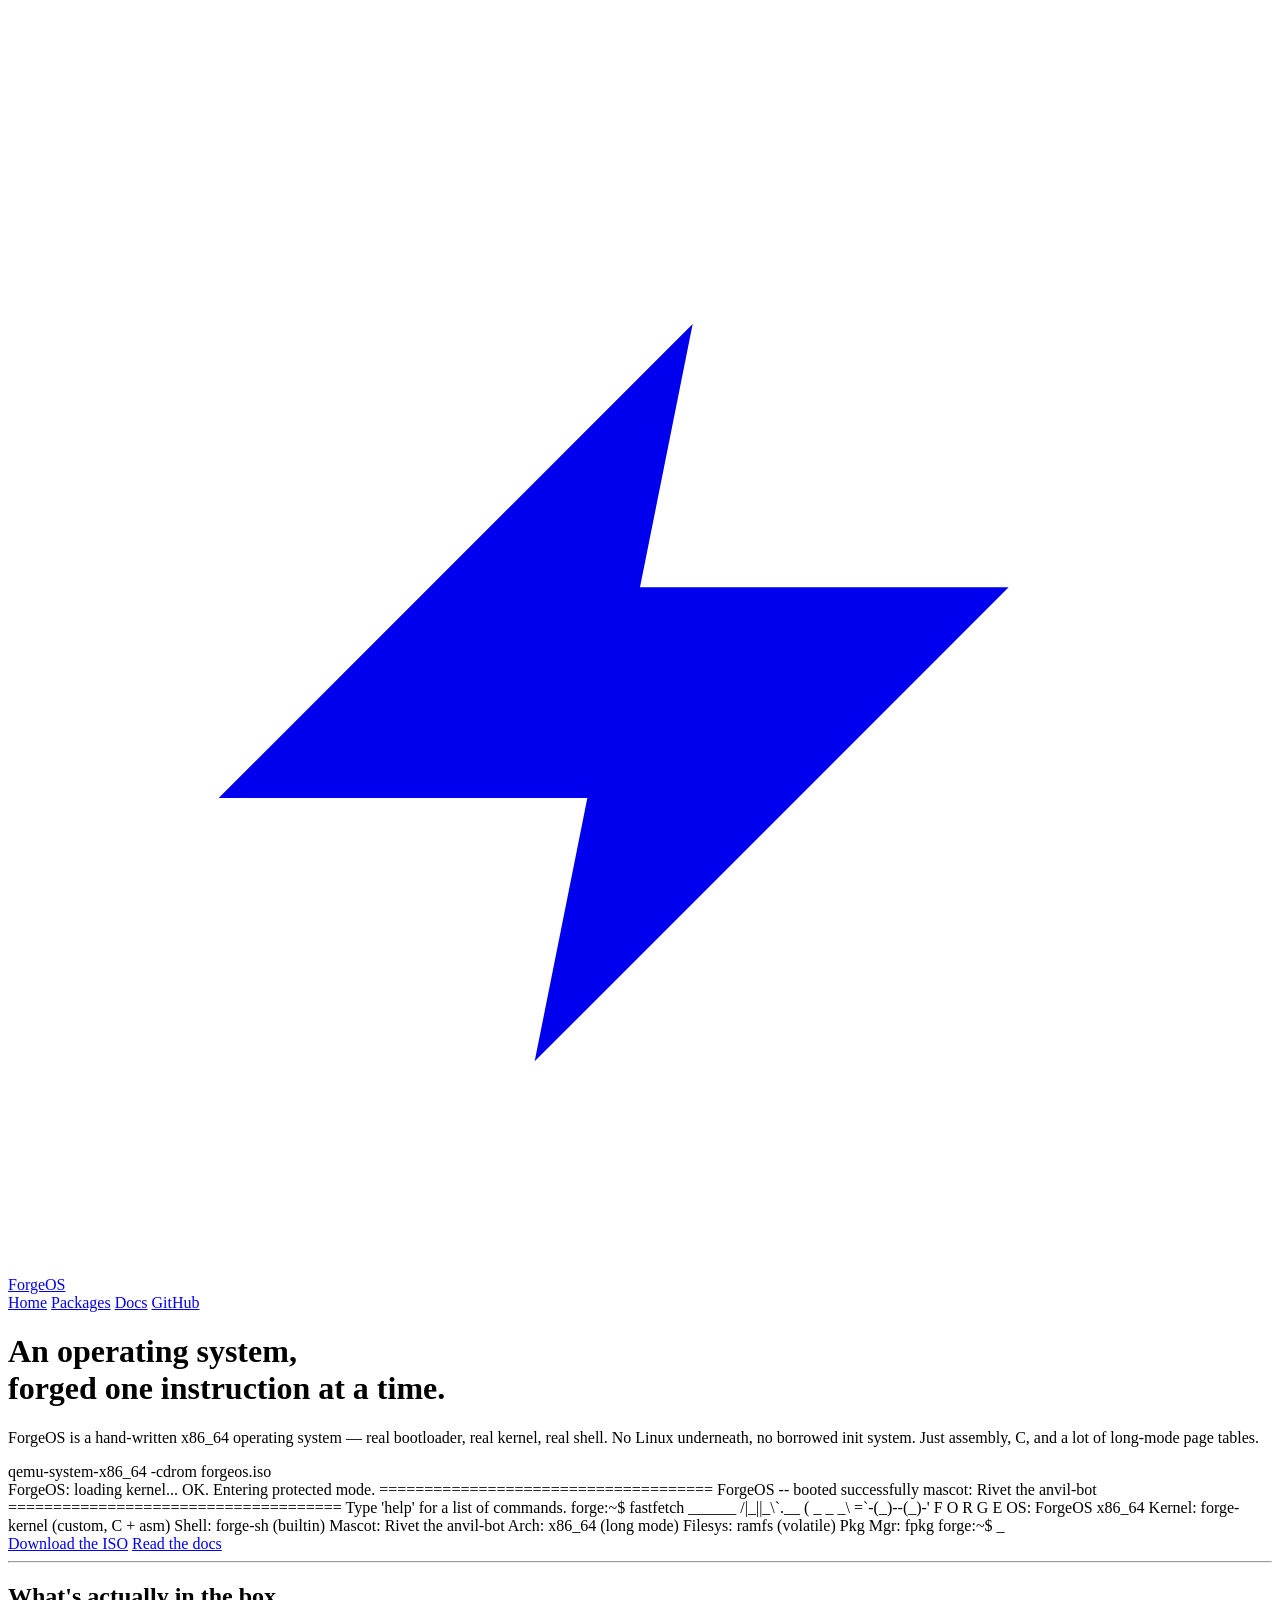
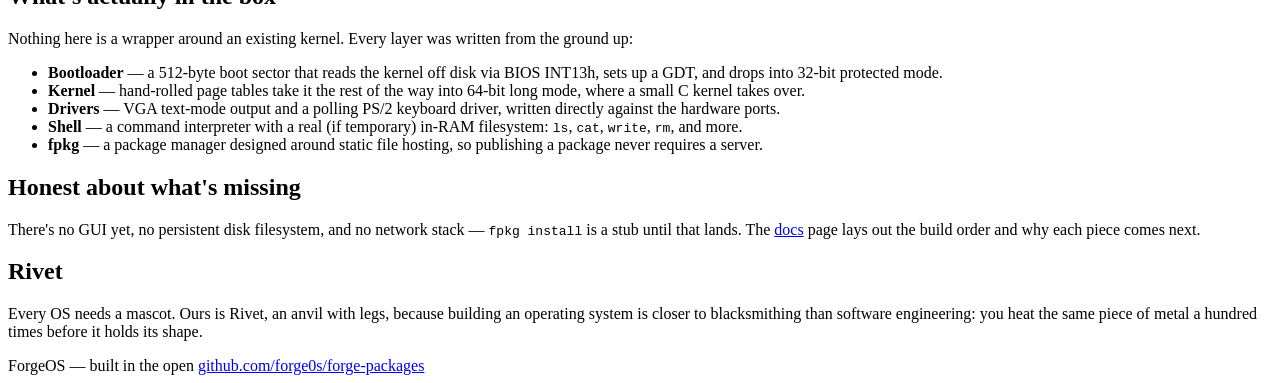
==== index.html @ 09f5074b "main files" ====
<!DOCTYPE html>
<html lang="en">
<head>
<meta charset="UTF-8">
<meta name="viewport" content="width=device-width, initial-scale=1.0">
<title>ForgeOS — an x86_64 operating system, built by hand</title>
<meta name="description" content="ForgeOS is a hand-written x86_64 operating system: custom bootloader, kernel, shell, and package manager. No Linux underneath.">
<link rel="stylesheet" href="assets/style.css">
</head>
<body>

<header class="site-header">
  <div class="wrap">
    <a href="index.html" class="brand">
      <svg class="mark" viewBox="0 0 24 24" fill="none" xmlns="http://www.w3.org/2000/svg">
        <path d="M4 15h7l-1 5 9-9h-7l1-5-9 9z" fill="currentColor"/>
      </svg>
      ForgeOS
    </a>
    <nav class="site-nav">
      <a href="index.html" class="active">Home</a>
      <a href="packages.html">Packages</a>
      <a href="docs.html">Docs</a>
      <a href="https://github.com/forge0s/forge-packages">GitHub</a>
    </nav>
  </div>
</header>

<main class="wrap">

  <h1>An operating system,<br>forged one instruction at a time.</h1>
  <p class="lede">ForgeOS is a hand-written x86_64 operating system — real bootloader, real kernel, real shell. No Linux underneath, no borrowed init system. Just assembly, C, and a lot of long-mode page tables.</p>

  <div class="terminal">
    <div class="terminal-bar">
      <span class="dot"></span><span class="dot"></span><span class="dot"></span>
      qemu-system-x86_64 -cdrom forgeos.iso
    </div>
    <div class="terminal-body"><span class="dim">ForgeOS: loading kernel...</span>
<span class="dim">OK. Entering protected mode.</span>

<span class="ember">=====================================
   ForgeOS  --  booted successfully
   mascot: Rivet the anvil-bot
=====================================</span>
Type 'help' for a list of commands.

<span class="prompt">forge</span><span class="dim">:~$</span> fastfetch
<span class="ember">   ______   
  /|_||_\`.__
 (   _    _ _\
 =`-(_)--(_)-'
   F O R G E </span>

<span class="cyan">OS:       </span>ForgeOS x86_64
<span class="cyan">Kernel:   </span>forge-kernel (custom, C + asm)
<span class="cyan">Shell:    </span>forge-sh (builtin)
<span class="cyan">Mascot:   </span>Rivet the anvil-bot
<span class="cyan">Arch:     </span>x86_64 (long mode)
<span class="cyan">Filesys:  </span>ramfs (volatile)
<span class="cyan">Pkg Mgr:  </span>fpkg

<span class="prompt">forge</span><span class="dim">:~$</span> <span class="dim">_</span></div>
  </div>

  <div class="btn-row">
    <a href="https://github.com/forge0s/forge-packages/releases" class="btn">Download the ISO</a>
    <a href="docs.html" class="btn ghost">Read the docs</a>
  </div>

  <hr>

  <h2>What's actually in the box</h2>
  <p>Nothing here is a wrapper around an existing kernel. Every layer was written from the ground up:</p>
  <ul>
    <li><strong>Bootloader</strong> — a 512-byte boot sector that reads the kernel off disk via BIOS INT13h, sets up a GDT, and drops into 32-bit protected mode.</li>
    <li><strong>Kernel</strong> — hand-rolled page tables take it the rest of the way into 64-bit long mode, where a small C kernel takes over.</li>
    <li><strong>Drivers</strong> — VGA text-mode output and a polling PS/2 keyboard driver, written directly against the hardware ports.</li>
    <li><strong>Shell</strong> — a command interpreter with a real (if temporary) in-RAM filesystem: <code>ls</code>, <code>cat</code>, <code>write</code>, <code>rm</code>, and more.</li>
    <li><strong>fpkg</strong> — a package manager designed around static file hosting, so publishing a package never requires a server.</li>
  </ul>

  <h2>Honest about what's missing</h2>
  <p>There's no GUI yet, no persistent disk filesystem, and no network stack — <code>fpkg install</code> is a stub until that lands. The <a href="docs.html">docs</a> page lays out the build order and why each piece comes next.</p>

  <h2>Rivet</h2>
  <p>Every OS needs a mascot. Ours is Rivet, an anvil with legs, because building an operating system is closer to blacksmithing than software engineering: you heat the same piece of metal a hundred times before it holds its shape.</p>

</main>

<footer class="site-footer">
  <div class="wrap">
    <span>ForgeOS — built in the open</span>
    <span><a href="https://github.com/forge0s/forge-packages">github.com/forge0s/forge-packages</a></span>
  </div>
</footer>

</body>
</html>
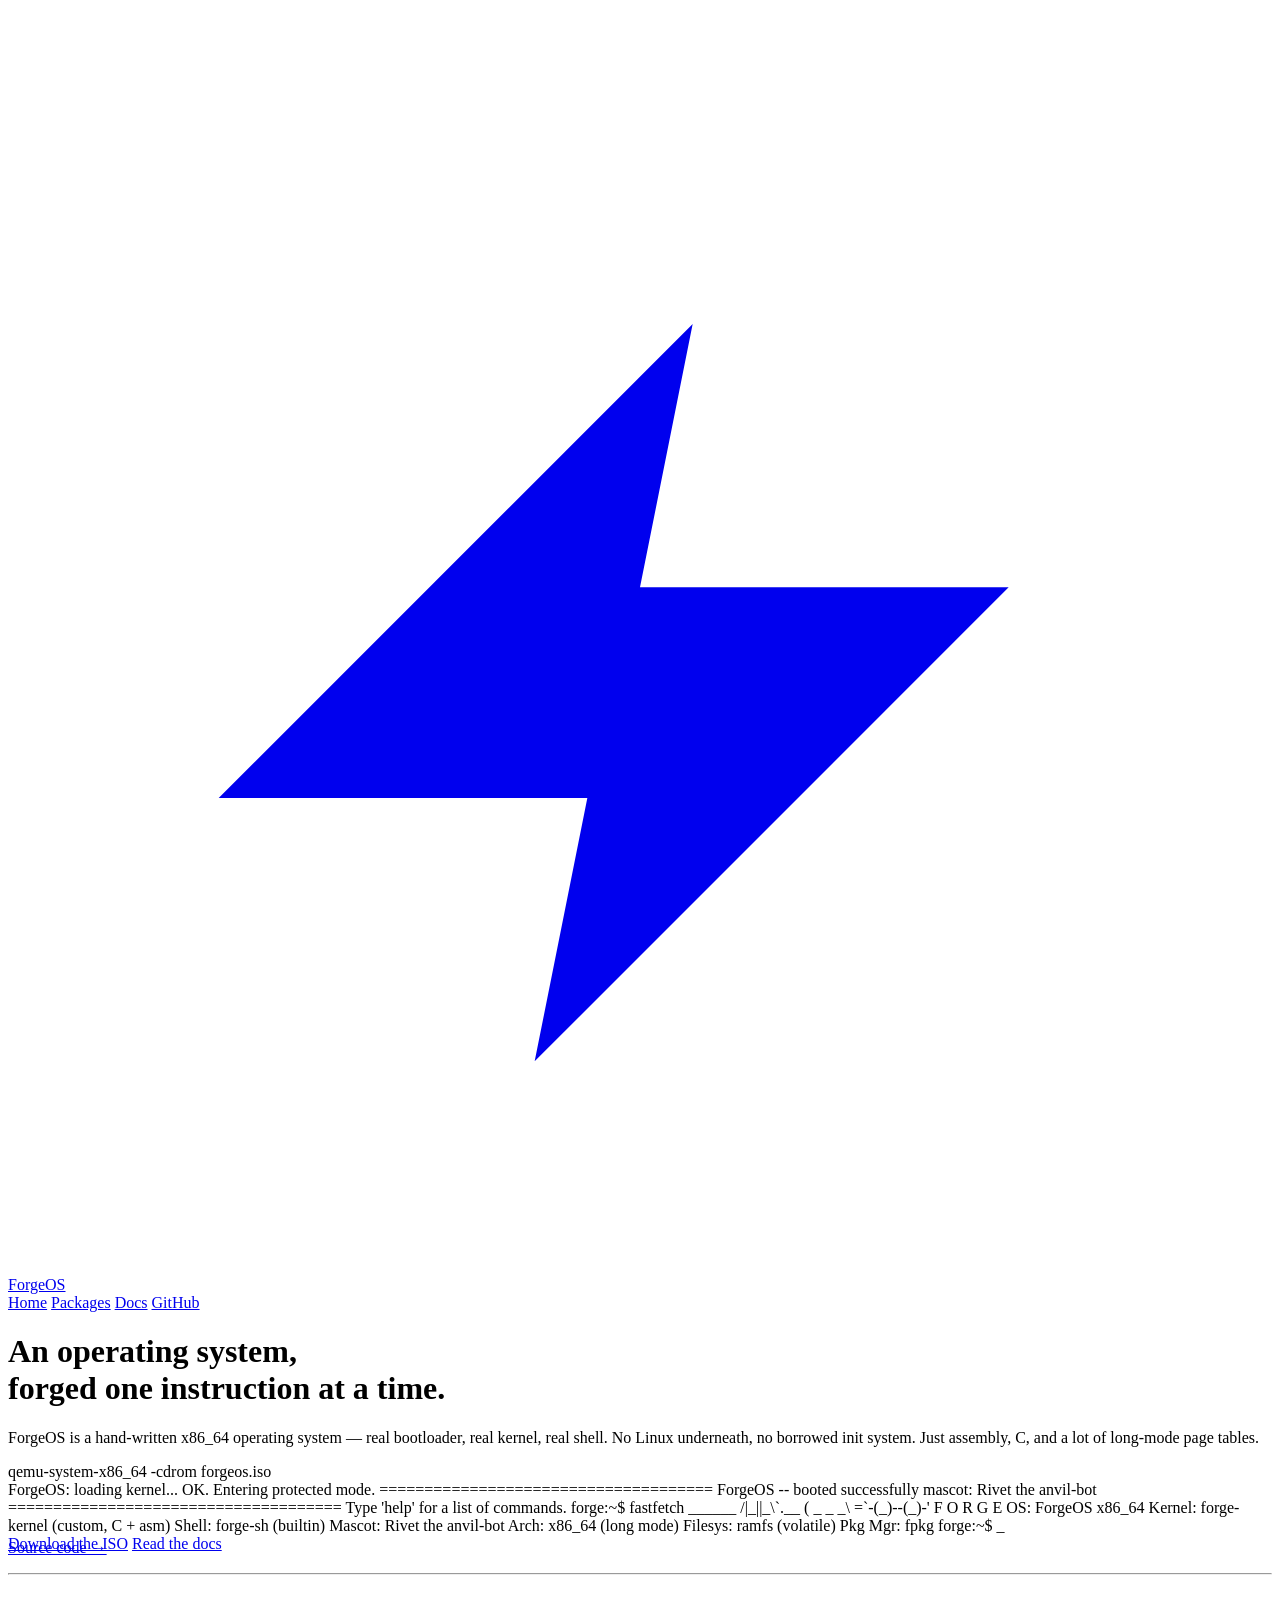
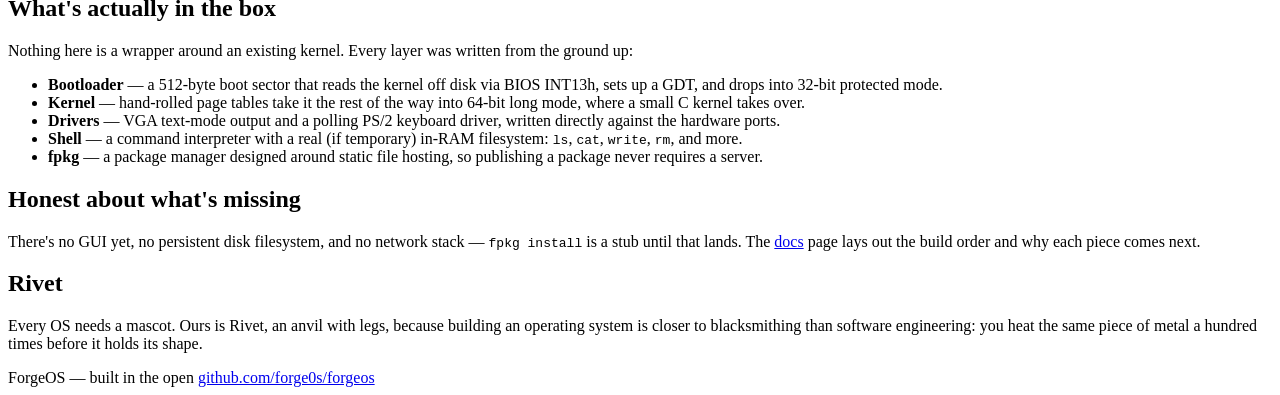
==== commit 3dc132a0: "Add files via upload" ====
--- a/index.html
+++ b/index.html
@@ -21,7 +21,7 @@
       <a href="index.html" class="active">Home</a>
       <a href="packages.html">Packages</a>
       <a href="docs.html">Docs</a>
-      <a href="https://github.com/forge0s/forge-packages">GitHub</a>
+      <a href="https://github.com/forge0s/forgeos">GitHub</a>
     </nav>
   </div>
 </header>
@@ -64,9 +64,11 @@
   </div>
 
   <div class="btn-row">
-    <a href="https://github.com/forge0s/forge-packages/releases" class="btn">Download the ISO</a>
+    <a href="https://github.com/forge0s/forgeos/releases" class="btn">Download the ISO</a>
     <a href="docs.html" class="btn ghost">Read the docs</a>
   </div>
+
+  <p style="margin-top:-14px"><a href="https://github.com/forge0s/forgeos-src">Source code &rarr;</a></p>
 
   <hr>
 
@@ -91,7 +93,7 @@
 <footer class="site-footer">
   <div class="wrap">
     <span>ForgeOS — built in the open</span>
-    <span><a href="https://github.com/forge0s/forge-packages">github.com/forge0s/forge-packages</a></span>
+    <span><a href="https://github.com/forge0s/forgeos">github.com/forge0s/forgeos</a></span>
   </div>
 </footer>
 
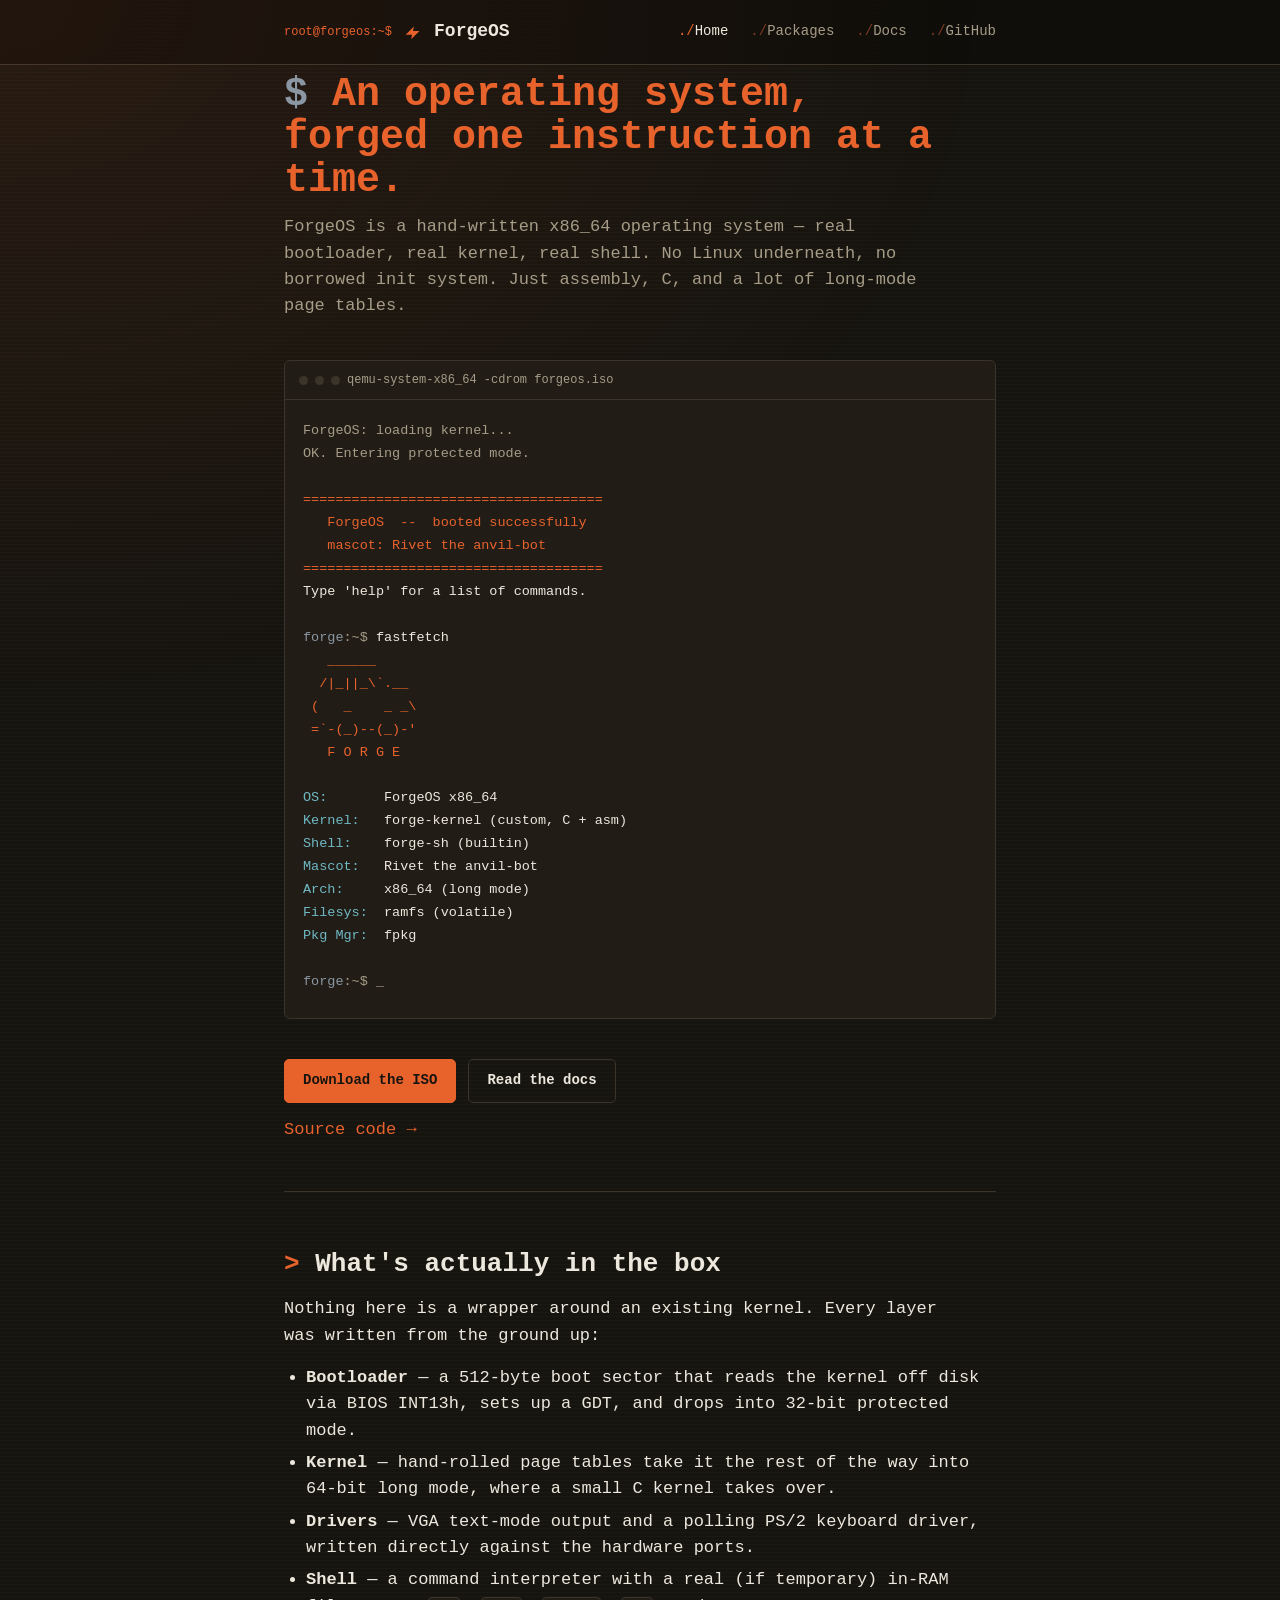
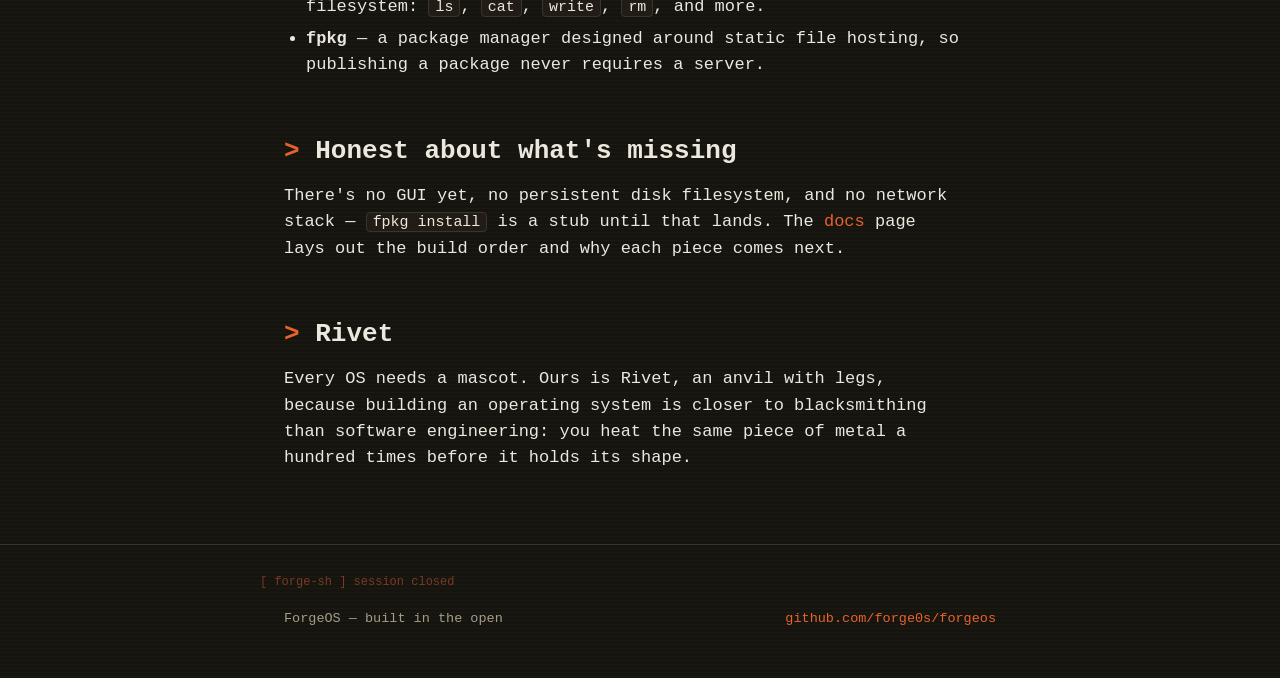
==== commit b54ac9e4: "Update header links to point to external site" ====
--- a/index.html
+++ b/index.html
@@ -11,14 +11,14 @@
 
 <header class="site-header">
   <div class="wrap">
-    <a href="index.html" class="brand">
+    <a href="https://forge0s.github.io/forgeos/" class="brand">
       <svg class="mark" viewBox="0 0 24 24" fill="none" xmlns="http://www.w3.org/2000/svg">
         <path d="M4 15h7l-1 5 9-9h-7l1-5-9 9z" fill="currentColor"/>
       </svg>
       ForgeOS
     </a>
     <nav class="site-nav">
-      <a href="index.html" class="active">Home</a>
+      <a href="https://forge0s.github.io/forgeos/" class="active">Home</a>
       <a href="packages.html">Packages</a>
       <a href="docs.html">Docs</a>
       <a href="https://github.com/forge0s/forgeos">GitHub</a>
--- a/assets/style.css
+++ b/assets/style.css
@@ -0,0 +1,273 @@
+:root {
+  --ink: #EDE8DD;
+  --ink-dim: #A69C87;
+  --bg: #16140F;
+  --bg-raised: #211D16;
+  --bg-deep: #0D0C09;
+  --iron: #3A342A;
+  --ember: #E8622C;
+  --ember-dim: #7A3A20;
+  --steel: #8B96A3;
+  --mono: ui-monospace, "JetBrains Mono", "SF Mono", Consolas, monospace;
+  --sans: "Archivo Narrow", "Arial Narrow", Arial, sans-serif;
+  --max: 760px;
+}
+
+* { box-sizing: border-box; }
+
+html {
+  background: var(--bg);
+  color-scheme: dark;
+}
+
+body {
+  margin: 0;
+  background:
+    linear-gradient(rgba(255,255,255,0.018) 1px, transparent 1px),
+    var(--bg);
+  background-size: 100% 4px;
+  color: var(--ink);
+  font-family: var(--mono);
+  font-size: 17px;
+  line-height: 1.55;
+  -webkit-font-smoothing: antialiased;
+}
+
+body::before {
+  content: "";
+  position: fixed;
+  inset: 0;
+  pointer-events: none;
+  background-image: radial-gradient(ellipse at top left, rgba(232,98,44,0.09), transparent 55%);
+  z-index: 0;
+}
+
+a { color: var(--ember); text-decoration: none; }
+a:hover, a:focus-visible { text-decoration: underline; }
+a:focus-visible, button:focus-visible { outline: 2px solid var(--ember); outline-offset: 3px; }
+
+.wrap {
+  max-width: var(--max);
+  margin: 0 auto;
+  padding: 0 24px;
+  position: relative;
+  z-index: 1;
+}
+
+/* --- header / nav --- */
+.site-header {
+  border-bottom: 1px solid var(--iron);
+  padding: 18px 0;
+  background: rgba(13,12,9,0.72);
+}
+.site-header .wrap {
+  display: flex;
+  align-items: center;
+  justify-content: space-between;
+  gap: 16px;
+}
+.brand {
+  display: flex;
+  align-items: center;
+  gap: 10px;
+  font-family: var(--mono);
+  font-weight: 700;
+  font-size: 18px;
+  color: var(--ink);
+}
+.brand::before {
+  content: "root@forgeos:~$";
+  color: var(--ember);
+  font-size: 12px;
+  font-weight: 400;
+}
+.brand:hover { text-decoration: none; }
+.brand .mark {
+  width: 22px; height: 22px;
+  color: var(--ember);
+  flex-shrink: 0;
+}
+.site-nav {
+  display: flex;
+  gap: 22px;
+  font-family: var(--mono);
+  font-size: 14px;
+}
+.site-nav a { color: var(--ink-dim); }
+.site-nav a:hover, .site-nav a.active { color: var(--ink); }
+.site-nav a::before { content: "./"; color: var(--ember-dim); }
+.site-nav a.active::before { color: var(--ember); }
+
+/* --- hero terminal --- */
+.terminal {
+  background: var(--bg-raised);
+  border: 1px solid var(--iron);
+  border-radius: 6px;
+  overflow: hidden;
+  margin: 40px 0;
+}
+.terminal-bar {
+  display: flex;
+  align-items: center;
+  gap: 7px;
+  padding: 10px 14px;
+  border-bottom: 1px solid var(--iron);
+  font-family: var(--mono);
+  font-size: 12px;
+  color: var(--ink-dim);
+}
+.terminal-bar .dot {
+  width: 9px; height: 9px; border-radius: 50%;
+  background: var(--iron);
+}
+.terminal-body {
+  padding: 20px 18px 24px;
+  font-family: var(--mono);
+  font-size: 13.5px;
+  line-height: 1.7;
+  overflow-x: auto;
+  white-space: pre;
+}
+.terminal-body .prompt { color: var(--steel); }
+.terminal-body .path { color: #7FC49A; }
+.terminal-body .ember { color: var(--ember); }
+.terminal-body .dim { color: var(--ink-dim); }
+.terminal-body .cyan { color: #6FB8C4; }
+
+/* --- headings & body --- */
+h1, h2, h3 {
+  font-family: var(--mono);
+  font-weight: 700;
+  letter-spacing: 0;
+  color: var(--ink);
+  margin: 0 0 12px;
+}
+h1 { font-size: 40px; line-height: 1.08; margin-top: 8px; color: var(--ember); }
+h1::before { content: "$ "; color: var(--steel); }
+h2 { font-size: 26px; margin-top: 52px; }
+h2::before { content: "> "; color: var(--ember); }
+h3 { font-size: 19px; margin-top: 32px; font-family: var(--mono); font-weight: 600; color: var(--steel); }
+h3::before { content: "## "; color: var(--ember-dim); }
+
+p { margin: 0 0 16px; color: var(--ink); max-width: 66ch; }
+p.lede { font-size: 17px; color: var(--ink-dim); max-width: 66ch; }
+
+code, pre, .mono { font-family: var(--mono); }
+code {
+  background: var(--bg-raised);
+  border: 1px solid var(--iron);
+  padding: 1px 6px;
+  border-radius: 4px;
+  font-size: 0.88em;
+}
+pre {
+  background: var(--bg-deep);
+  border: 1px solid var(--iron);
+  border-radius: 2px;
+  padding: 16px 18px;
+  overflow-x: auto;
+  font-size: 14px;
+  line-height: 1.6;
+  box-shadow: inset 3px 0 0 var(--ember-dim);
+}
+pre code { background: none; border: none; padding: 0; }
+
+ul, ol { padding-left: 22px; margin: 0 0 16px; }
+li { margin-bottom: 6px; }
+
+hr {
+  border: none;
+  border-top: 1px solid var(--iron);
+  margin: 48px 0;
+}
+
+/* --- package cards / list --- */
+.pkg-list {
+  list-style: none;
+  padding: 0;
+  margin: 24px 0;
+  border-top: 1px solid var(--iron);
+}
+.pkg-list::before {
+  content: "drwxr-xr-x  forge  forge  /packages";
+  display: block;
+  padding: 10px 0;
+  color: var(--steel);
+  font-family: var(--mono);
+  font-size: 12px;
+}
+.pkg-row {
+  display: flex;
+  align-items: baseline;
+  justify-content: space-between;
+  gap: 16px;
+  padding: 16px 0;
+  border-bottom: 1px solid var(--iron);
+}
+.pkg-row a.pkg-name {
+  font-family: var(--mono);
+  font-size: 16px;
+  font-weight: 600;
+  color: var(--ink);
+}
+.pkg-row a.pkg-name:hover { color: var(--ember); text-decoration: none; }
+.pkg-row .pkg-desc { color: var(--ink-dim); font-size: 14.5px; margin-top: 3px; }
+.pkg-row .pkg-version {
+  font-family: var(--mono);
+  font-size: 12.5px;
+  color: var(--steel);
+  white-space: nowrap;
+}
+
+/* --- buttons --- */
+.btn {
+  display: inline-flex;
+  align-items: center;
+  gap: 8px;
+  font-family: var(--mono);
+  font-size: 14px;
+  font-weight: 600;
+  padding: 10px 18px;
+  border-radius: 5px;
+  border: 1px solid var(--ember);
+  color: var(--bg);
+  background: var(--ember);
+}
+.btn:hover { background: #f3743e; text-decoration: none; }
+.btn.ghost {
+  background: transparent;
+  color: var(--ink);
+  border-color: var(--iron);
+}
+.btn.ghost:hover { border-color: var(--steel); }
+
+.btn-row { display: flex; gap: 12px; flex-wrap: wrap; margin: 28px 0; }
+
+/* --- footer --- */
+.site-footer {
+  border-top: 1px solid var(--iron);
+  margin-top: 72px;
+  padding: 28px 0 48px;
+  color: var(--ink-dim);
+  font-size: 13.5px;
+  font-family: var(--mono);
+}
+.site-footer::before {
+  content: "[ forge-sh ] session closed";
+  display: block;
+  max-width: var(--max);
+  margin: 0 auto 18px;
+  padding: 0 24px;
+  color: var(--ember-dim);
+  font-family: var(--mono);
+  font-size: 12px;
+}
+.site-footer .wrap { display: flex; justify-content: space-between; flex-wrap: wrap; gap: 12px; }
+
+@media (max-width: 600px) {
+  .brand::before { display: none; }
+  h1 { font-size: 30px; }
+  h2 { font-size: 22px; }
+  .site-nav { gap: 14px; font-size: 13px; }
+  .terminal-body { font-size: 12px; }
+}
